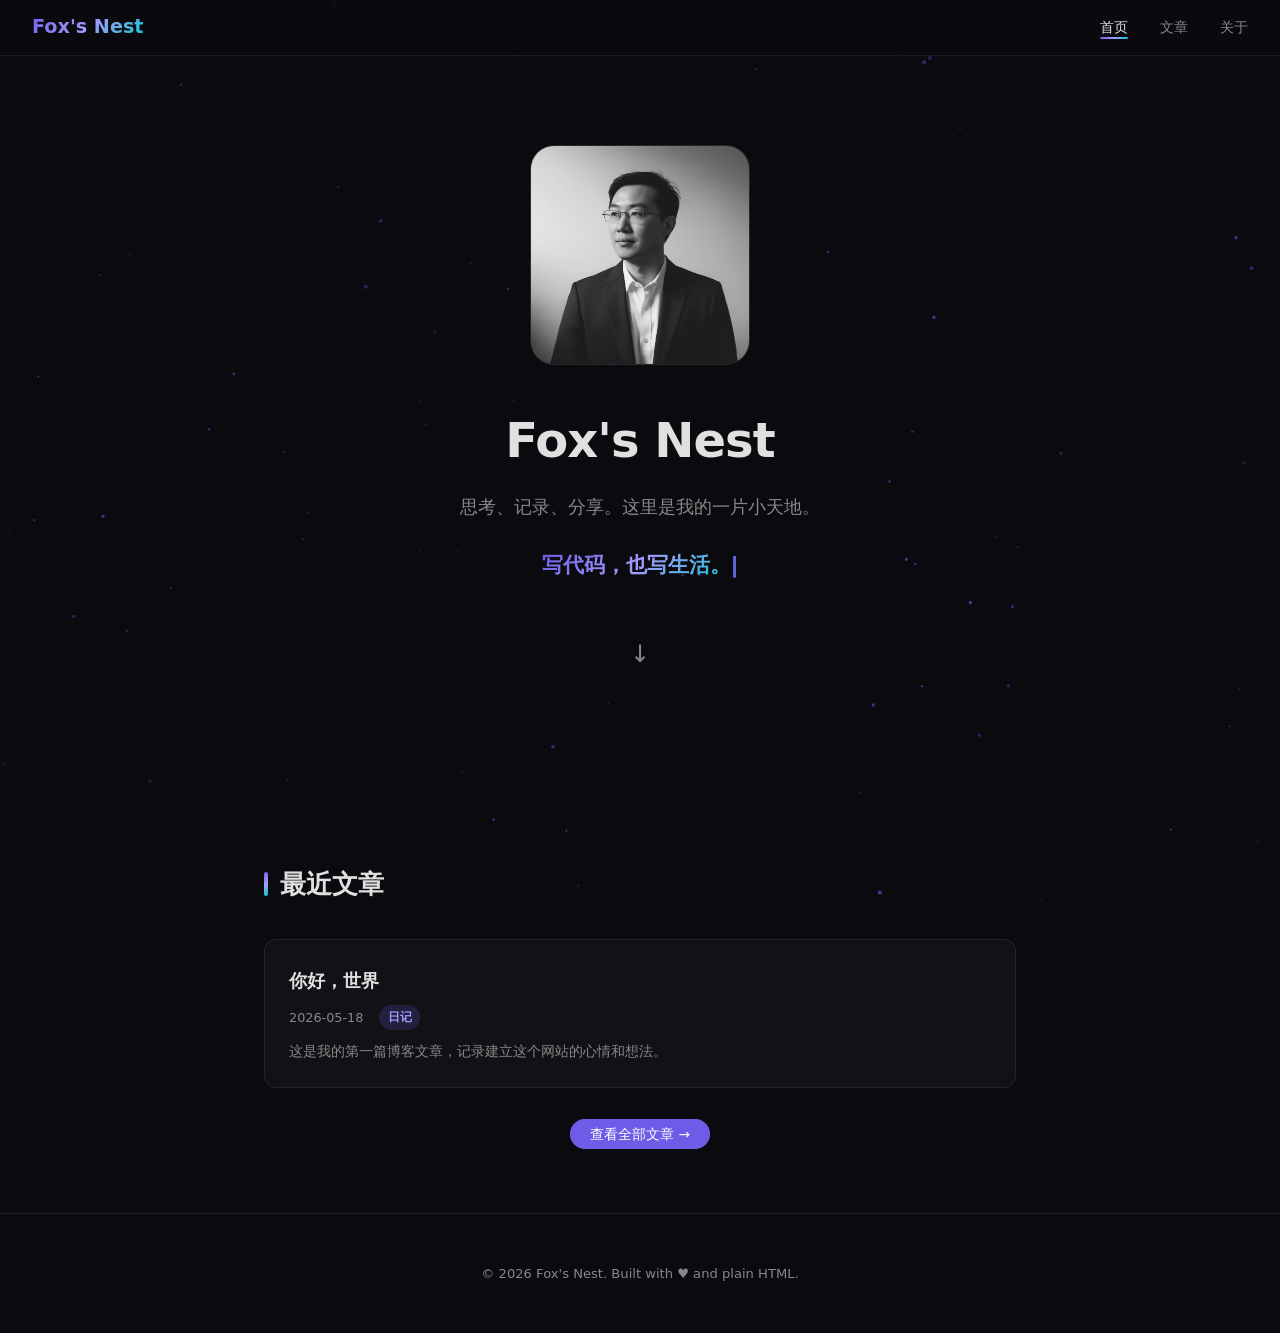
==== index.html @ 0d468aa5 "🎉 初始版本：Fox's Nest 个人网站" ====
<!DOCTYPE html>
<html lang="zh-CN">
<head>
  <meta charset="UTF-8">
  <meta name="viewport" content="width=device-width, initial-scale=1.0">
  <title>Fox's Nest — 思考、记录、分享</title>
  <meta name="description" content="个人网站，记录日常思考、日记与心得，分享好文章。">
  <link rel="stylesheet" href="css/style.css">
  <link rel="icon" href="data:image/svg+xml,<svg xmlns='http://www.w3.org/2000/svg' viewBox='0 0 32 32'><text y='28' font-size='28'>🦊</text></svg>">
</head>
<body>

<canvas id="particles"></canvas>

<nav class="nav">
  <a href="index.html" class="nav-brand">Fox's Nest</a>
  <button class="nav-toggle" aria-label="菜单">&#9776;</button>
  <ul class="nav-links">
    <li><a href="index.html" class="active">首页</a></li>
    <li><a href="posts.html">文章</a></li>
    <li><a href="about.html">关于</a></li>
  </ul>
</nav>

<section class="hero">
  <div class="hero-avatar">
    <img src="geren.png" alt="Fox's Nest" class="hero-img">
  </div>
  <h1>Fox's Nest</h1>
  <p class="tagline">思考、记录、分享。这里是我的一片小天地。</p>
  <div id="typewriter"></div>
  <div class="hero-scroll">&#8595;</div>
</section>

<section class="section">
  <div class="container">
    <h2 class="section-title fade-in">最近文章</h2>
    <div id="recent-posts" class="posts-grid"></div>
    <div style="text-align:center;margin-top:2rem;" class="fade-in">
      <a href="posts.html" class="filter-btn active" style="text-decoration:none;">查看全部文章 &rarr;</a>
    </div>
  </div>
</section>

<footer class="footer">
  <p>&copy; <span id="year"></span> Fox's Nest. Built with &#9829; and plain HTML.</p>
</footer>

<script src="js/main.js"></script>
</body>
</html>
---- css/style.css ----
/* ===== CSS Variables ===== */
:root {
  --bg: #0a0a0f;
  --bg-card: rgba(255, 255, 255, 0.03);
  --bg-card-hover: rgba(255, 255, 255, 0.06);
  --border: rgba(255, 255, 255, 0.08);
  --text: #e0e0e0;
  --text-muted: #888;
  --accent: #6c5ce7;
  --accent2: #00cec9;
  --gradient: linear-gradient(135deg, #6c5ce7, #a29bfe, #00cec9);
  --gradient-warm: linear-gradient(135deg, #e17055, #fdcb6e);
  --glass: rgba(255, 255, 255, 0.04);
  --glass-border: rgba(255, 255, 255, 0.08);
  --radius: 12px;
  --font: "PingFang SC", "Microsoft YaHei", "Noto Sans SC", system-ui, -apple-system, sans-serif;
  --font-mono: "JetBrains Mono", "Fira Code", "Cascadia Code", Consolas, monospace;
}

/* ===== Reset & Base ===== */
*, *::before, *::after { box-sizing: border-box; margin: 0; padding: 0; }

html { scroll-behavior: smooth; }

body {
  font-family: var(--font);
  background: var(--bg);
  color: var(--text);
  line-height: 1.8;
  min-height: 100vh;
  overflow-x: hidden;
}

a { color: var(--accent2); text-decoration: none; transition: color 0.2s; }
a:hover { color: var(--accent); }

/* ===== Particle Canvas ===== */
#particles {
  position: fixed;
  top: 0; left: 0;
  width: 100%; height: 100%;
  z-index: 0;
  pointer-events: none;
}

/* ===== Navigation ===== */
.nav {
  position: fixed;
  top: 0; left: 0; right: 0;
  z-index: 100;
  background: rgba(10, 10, 15, 0.7);
  backdrop-filter: blur(20px);
  -webkit-backdrop-filter: blur(20px);
  border-bottom: 1px solid var(--border);
  padding: 0 2rem;
  display: flex;
  align-items: center;
  justify-content: space-between;
  height: 56px;
}

.nav-brand {
  font-size: 1.2rem;
  font-weight: 700;
  background: var(--gradient);
  -webkit-background-clip: text;
  -webkit-text-fill-color: transparent;
  background-clip: text;
}

.nav-links { display: flex; gap: 2rem; list-style: none; }
.nav-links a {
  color: var(--text-muted);
  font-size: 0.9rem;
  font-weight: 500;
  transition: color 0.2s;
  position: relative;
}
.nav-links a:hover, .nav-links a.active { color: var(--text); }
.nav-links a.active::after {
  content: '';
  position: absolute;
  bottom: -4px; left: 0; right: 0;
  height: 2px;
  background: var(--gradient);
  border-radius: 1px;
}

.nav-toggle {
  display: none;
  background: none; border: none;
  color: var(--text); font-size: 1.5rem;
  cursor: pointer;
}

/* ===== Layout ===== */
.container {
  position: relative;
  z-index: 1;
  max-width: 800px;
  margin: 0 auto;
  padding: 0 1.5rem;
}

.section { padding: 6rem 0 4rem; }

/* ===== Hero ===== */
.hero {
  display: flex;
  flex-direction: column;
  align-items: center;
  justify-content: center;
  min-height: 85vh;
  text-align: center;
  padding-top: 56px;
}

.hero-avatar {
  width: 220px;
  height: 220px;
  border-radius: 24px;
  background: transparent;
  display: flex;
  align-items: center;
  justify-content: center;
  margin-bottom: 2rem;
  position: relative;
  animation: float 3s ease-in-out infinite;
  overflow: hidden;
  border: 1px solid rgba(255, 255, 255, 0.12);
}

.hero-img {
  width: 100%;
  height: 100%;
  object-fit: cover;
  display: block;
}

.hero-avatar::after {
  content: '';
  position: absolute;
  inset: -4px;
  border-radius: 28px;
  background: var(--gradient);
  opacity: 0.4;
  filter: blur(16px);
  z-index: -1;
}

@keyframes float {
  0%, 100% { transform: translateY(0); }
  50% { transform: translateY(-10px); }
}

.hero h1 {
  font-size: clamp(2rem, 5vw, 3rem);
  font-weight: 800;
  margin-bottom: 0.5rem;
  letter-spacing: -0.02em;
}

.hero .tagline {
  font-size: 1.1rem;
  color: var(--text-muted);
  margin-bottom: 1.5rem;
  max-width: 500px;
}

#typewriter {
  font-size: 1.3rem;
  font-weight: 600;
  background: var(--gradient);
  -webkit-background-clip: text;
  -webkit-text-fill-color: transparent;
  background-clip: text;
  min-height: 2rem;
}

#typewriter::after {
  content: '|';
  -webkit-text-fill-color: var(--accent);
  animation: blink 1s step-end infinite;
}

@keyframes blink {
  50% { opacity: 0; }
}

.hero-scroll {
  margin-top: 3rem;
  animation: bounce 2s infinite;
  color: var(--text-muted);
  font-size: 1.5rem;
}

@keyframes bounce {
  0%, 100% { transform: translateY(0); }
  50% { transform: translateY(8px); }
}

/* ===== Cards ===== */
.card {
  background: var(--bg-card);
  border: 1px solid var(--border);
  border-radius: var(--radius);
  padding: 1.5rem;
  transition: all 0.3s ease;
}

.card:hover {
  background: var(--bg-card-hover);
  border-color: rgba(255, 255, 255, 0.15);
  transform: translateY(-2px);
  box-shadow: 0 8px 32px rgba(108, 92, 231, 0.1);
}

.card-title {
  font-size: 1.15rem;
  font-weight: 700;
  margin-bottom: 0.5rem;
  color: var(--text);
}

.card-meta {
  font-size: 0.8rem;
  color: var(--text-muted);
  display: flex;
  gap: 1rem;
  align-items: center;
  flex-wrap: wrap;
}

.card-tag {
  display: inline-block;
  padding: 0.15em 0.7em;
  border-radius: 20px;
  font-size: 0.75rem;
  font-weight: 600;
}

.tag-diary { background: rgba(108, 92, 231, 0.2); color: #a29bfe; }
.tag-thought { background: rgba(0, 206, 201, 0.2); color: #00cec9; }
.tag-share { background: rgba(253, 203, 110, 0.2); color: #fdcb6e; }

.card-summary {
  margin-top: 0.6rem;
  color: var(--text-muted);
  font-size: 0.9rem;
  line-height: 1.6;
}

/* ===== Section Headers ===== */
.section-title {
  font-size: 1.6rem;
  font-weight: 800;
  margin-bottom: 2rem;
  display: flex;
  align-items: center;
  gap: 0.75rem;
}

.section-title::before {
  content: '';
  width: 4px;
  height: 24px;
  background: var(--gradient);
  border-radius: 2px;
}

/* ===== Posts List ===== */
.posts-grid {
  display: grid;
  gap: 1rem;
}

/* ===== Category Filter ===== */
.filter-bar {
  display: flex;
  gap: 0.5rem;
  margin-bottom: 2rem;
  flex-wrap: wrap;
}

.filter-btn {
  padding: 0.4rem 1.2rem;
  border: 1px solid var(--border);
  border-radius: 20px;
  background: transparent;
  color: var(--text-muted);
  cursor: pointer;
  font-size: 0.85rem;
  transition: all 0.2s;
  font-family: var(--font);
}

.filter-btn:hover { border-color: var(--accent); color: var(--text); }
.filter-btn.active {
  background: var(--accent);
  border-color: var(--accent);
  color: #fff;
}

/* ===== Article Content ===== */
.article {
  max-width: 720px;
  margin: 0 auto;
  padding: 7rem 1.5rem 4rem;
}

.article-header {
  text-align: center;
  margin-bottom: 3rem;
}

.article-header h1 {
  font-size: clamp(1.5rem, 4vw, 2.2rem);
  font-weight: 800;
  margin-bottom: 1rem;
  line-height: 1.3;
}

.article-header .card-meta { justify-content: center; }

.article-body {
  font-size: 1.05rem;
  line-height: 1.9;
}

.article-body h2 {
  font-size: 1.4rem;
  font-weight: 700;
  margin: 2.5rem 0 1rem;
  color: var(--text);
}

.article-body h3 {
  font-size: 1.15rem;
  font-weight: 700;
  margin: 2rem 0 0.8rem;
}

.article-body p {
  margin-bottom: 1.2rem;
}

.article-body blockquote {
  border-left: 3px solid var(--accent);
  padding: 0.5rem 1.2rem;
  margin: 1.5rem 0;
  background: var(--glass);
  border-radius: 0 var(--radius) var(--radius) 0;
  color: var(--text-muted);
  font-style: italic;
}

.article-body ul, .article-body ol {
  margin: 1rem 0;
  padding-left: 1.5rem;
}

.article-body li { margin-bottom: 0.4rem; }

.article-body code {
  font-family: var(--font-mono);
  font-size: 0.88em;
  background: rgba(255, 255, 255, 0.06);
  padding: 0.15em 0.4em;
  border-radius: 4px;
}

.article-body pre {
  background: rgba(0, 0, 0, 0.4);
  border: 1px solid var(--border);
  border-radius: var(--radius);
  padding: 1.2rem;
  overflow-x: auto;
  margin: 1.5rem 0;
}

.article-body pre code {
  background: none;
  padding: 0;
}

.article-body img {
  max-width: 100%;
  border-radius: var(--radius);
  margin: 1.5rem 0;
}

.article-body hr {
  border: none;
  border-top: 1px solid var(--border);
  margin: 2.5rem 0;
}

.article-body a {
  color: var(--accent2);
  border-bottom: 1px solid transparent;
}
.article-body a:hover {
  border-bottom-color: var(--accent2);
}

/* ===== About Page ===== */
.about-hero {
  text-align: center;
  padding: 7rem 1.5rem 3rem;
}

.about-hero .hero-avatar { margin: 0 auto 2rem; }

.about-content {
  max-width: 600px;
  margin: 0 auto 4rem;
  padding: 0 1.5rem;
}

.about-content p {
  margin-bottom: 1.2rem;
  color: var(--text-muted);
  font-size: 1.05rem;
}

/* ===== Back link ===== */
.back-link {
  display: inline-flex;
  align-items: center;
  gap: 0.4rem;
  color: var(--text-muted);
  font-size: 0.9rem;
  margin-bottom: 2rem;
  transition: color 0.2s;
}

.back-link:hover { color: var(--text); }

/* ===== Footer ===== */
.footer {
  text-align: center;
  padding: 3rem 1.5rem;
  color: var(--text-muted);
  font-size: 0.82rem;
  border-top: 1px solid var(--border);
}

/* ===== Fade-in Animation ===== */
.fade-in {
  opacity: 0;
  transform: translateY(24px);
  transition: opacity 0.7s ease, transform 0.7s ease;
}

.fade-in.visible {
  opacity: 1;
  transform: translateY(0);
}

/* ===== Empty State ===== */
.empty-state {
  text-align: center;
  padding: 4rem 2rem;
  color: var(--text-muted);
}

.empty-state .icon { font-size: 3rem; margin-bottom: 1rem; }

/* ===== Responsive ===== */
@media (max-width: 640px) {
  .nav { padding: 0 1rem; }
  .nav-links {
    position: fixed;
    top: 56px; left: 0; right: 0;
    background: rgba(10, 10, 15, 0.95);
    backdrop-filter: blur(20px);
    flex-direction: column;
    padding: 1rem;
    gap: 0.75rem;
    border-bottom: 1px solid var(--border);
    display: none;
  }
  .nav-links.open { display: flex; }
  .nav-toggle { display: block; }
  .section { padding: 4rem 0 2rem; }
  .hero { min-height: 75vh; }
  .hero-avatar {
    width: 160px;
    height: 160px;
    border-radius: 18px;
  }
  .hero-avatar::after { border-radius: 22px; }
  .article { padding: 6rem 1rem 3rem; }
}
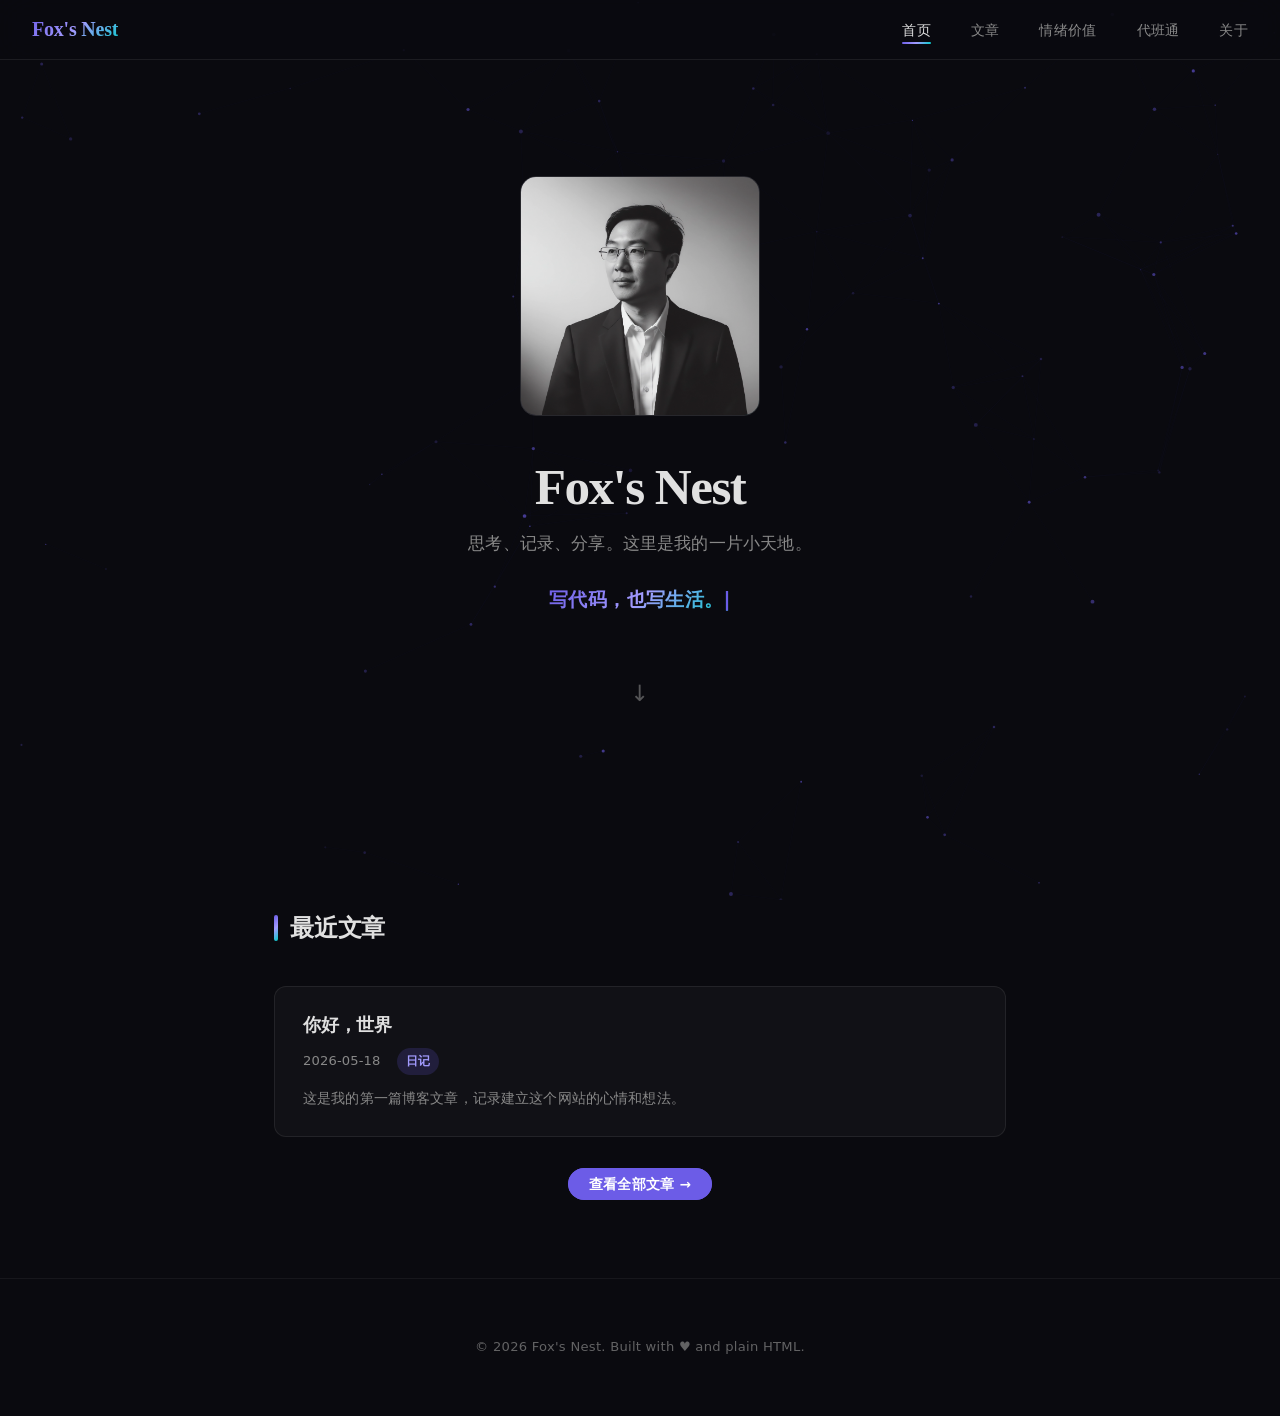
==== commit 6976a4a2: "新增代班通项目页面" ====
--- a/index.html
+++ b/index.html
@@ -18,6 +18,8 @@
   <ul class="nav-links">
     <li><a href="index.html" class="active">首页</a></li>
     <li><a href="posts.html">文章</a></li>
+    <li><a href="projects/qingxu-jiazhi.html">情绪价值</a></li>
+    <li><a href="projects/daiban.html">代班通</a></li>
     <li><a href="about.html">关于</a></li>
   </ul>
 </nav>
--- a/css/style.css
+++ b/css/style.css
@@ -13,7 +13,9 @@
   --glass: rgba(255, 255, 255, 0.04);
   --glass-border: rgba(255, 255, 255, 0.08);
   --radius: 12px;
+  --radius-lg: 16px;
   --font: "PingFang SC", "Microsoft YaHei", "Noto Sans SC", system-ui, -apple-system, sans-serif;
+  --font-heading: "PingFang SC", "Microsoft YaHei", "Noto Serif SC", "Source Han Serif SC", Georgia, serif;
   --font-mono: "JetBrains Mono", "Fira Code", "Cascadia Code", Consolas, monospace;
 }
 
@@ -26,9 +28,12 @@
   font-family: var(--font);
   background: var(--bg);
   color: var(--text);
-  line-height: 1.8;
+  line-height: 1.85;
   min-height: 100vh;
   overflow-x: hidden;
+  text-rendering: optimizeLegibility;
+  -webkit-font-smoothing: antialiased;
+  -moz-osx-font-smoothing: grayscale;
 }
 
 a { color: var(--accent2); text-decoration: none; transition: color 0.2s; }
@@ -48,39 +53,43 @@
   position: fixed;
   top: 0; left: 0; right: 0;
   z-index: 100;
-  background: rgba(10, 10, 15, 0.7);
-  backdrop-filter: blur(20px);
-  -webkit-backdrop-filter: blur(20px);
+  background: rgba(10, 10, 15, 0.75);
+  backdrop-filter: blur(24px) saturate(180%);
+  -webkit-backdrop-filter: blur(24px) saturate(180%);
   border-bottom: 1px solid var(--border);
   padding: 0 2rem;
   display: flex;
   align-items: center;
   justify-content: space-between;
-  height: 56px;
+  height: 60px;
 }
 
 .nav-brand {
-  font-size: 1.2rem;
+  font-family: var(--font-heading);
+  font-size: 1.25rem;
   font-weight: 700;
+  letter-spacing: -0.01em;
   background: var(--gradient);
   -webkit-background-clip: text;
   -webkit-text-fill-color: transparent;
   background-clip: text;
 }
 
-.nav-links { display: flex; gap: 2rem; list-style: none; }
+.nav-links { display: flex; gap: 2.5rem; list-style: none; }
 .nav-links a {
   color: var(--text-muted);
-  font-size: 0.9rem;
+  font-size: 0.88rem;
   font-weight: 500;
-  transition: color 0.2s;
+  letter-spacing: 0.02em;
+  transition: color 0.25s;
   position: relative;
+  padding: 0.25rem 0;
 }
 .nav-links a:hover, .nav-links a.active { color: var(--text); }
 .nav-links a.active::after {
   content: '';
   position: absolute;
-  bottom: -4px; left: 0; right: 0;
+  bottom: -2px; left: 0; right: 0;
   height: 2px;
   background: var(--gradient);
   border-radius: 1px;
@@ -97,12 +106,12 @@
 .container {
   position: relative;
   z-index: 1;
-  max-width: 800px;
+  max-width: 780px;
   margin: 0 auto;
   padding: 0 1.5rem;
 }
 
-.section { padding: 6rem 0 4rem; }
+.section { padding: 6rem 0 5rem; }
 
 /* ===== Hero ===== */
 .hero {
@@ -110,22 +119,23 @@
   flex-direction: column;
   align-items: center;
   justify-content: center;
-  min-height: 85vh;
+  min-height: 90vh;
   text-align: center;
-  padding-top: 56px;
+  padding: 80px 1.5rem 0;
+  position: relative;
 }
 
 .hero-avatar {
-  width: 220px;
-  height: 220px;
-  border-radius: 24px;
+  width: 240px;
+  height: 240px;
+  border-radius: var(--radius-lg);
   background: transparent;
   display: flex;
   align-items: center;
   justify-content: center;
-  margin-bottom: 2rem;
+  margin-bottom: 2.5rem;
   position: relative;
-  animation: float 3s ease-in-out infinite;
+  animation: float 4s ease-in-out infinite;
   overflow: hidden;
   border: 1px solid rgba(255, 255, 255, 0.12);
 }
@@ -140,41 +150,46 @@
 .hero-avatar::after {
   content: '';
   position: absolute;
-  inset: -4px;
-  border-radius: 28px;
+  inset: -5px;
+  border-radius: 21px;
   background: var(--gradient);
-  opacity: 0.4;
-  filter: blur(16px);
+  opacity: 0.35;
+  filter: blur(20px);
   z-index: -1;
 }
 
 @keyframes float {
   0%, 100% { transform: translateY(0); }
-  50% { transform: translateY(-10px); }
+  50% { transform: translateY(-12px); }
 }
 
 .hero h1 {
-  font-size: clamp(2rem, 5vw, 3rem);
+  font-family: var(--font-heading);
+  font-size: clamp(2.2rem, 5.5vw, 3.2rem);
   font-weight: 800;
-  margin-bottom: 0.5rem;
-  letter-spacing: -0.02em;
+  margin-bottom: 0.75rem;
+  letter-spacing: -0.03em;
+  line-height: 1.2;
 }
 
 .hero .tagline {
-  font-size: 1.1rem;
+  font-size: 1.05rem;
   color: var(--text-muted);
   margin-bottom: 1.5rem;
-  max-width: 500px;
+  max-width: 480px;
+  line-height: 1.7;
+  letter-spacing: 0.01em;
 }
 
 #typewriter {
-  font-size: 1.3rem;
+  font-size: 1.2rem;
   font-weight: 600;
   background: var(--gradient);
   -webkit-background-clip: text;
   -webkit-text-fill-color: transparent;
   background-clip: text;
   min-height: 2rem;
+  letter-spacing: 0.02em;
 }
 
 #typewriter::after {
@@ -188,15 +203,16 @@
 }
 
 .hero-scroll {
-  margin-top: 3rem;
+  margin-top: 3.5rem;
   animation: bounce 2s infinite;
   color: var(--text-muted);
-  font-size: 1.5rem;
+  font-size: 1.4rem;
+  opacity: 0.6;
 }
 
 @keyframes bounce {
   0%, 100% { transform: translateY(0); }
-  50% { transform: translateY(8px); }
+  50% { transform: translateY(10px); }
 }
 
 /* ===== Cards ===== */
@@ -204,66 +220,90 @@
   background: var(--bg-card);
   border: 1px solid var(--border);
   border-radius: var(--radius);
-  padding: 1.5rem;
-  transition: all 0.3s ease;
+  padding: 1.6rem 1.75rem;
+  transition: all 0.35s cubic-bezier(0.25, 0.46, 0.45, 0.94);
+  position: relative;
+  overflow: hidden;
+}
+
+.card::before {
+  content: '';
+  position: absolute;
+  left: 0; top: 50%; transform: translateY(-50%);
+  width: 3px; height: 0;
+  background: var(--gradient);
+  border-radius: 0 2px 2px 0;
+  transition: height 0.35s cubic-bezier(0.25, 0.46, 0.45, 0.94);
 }
 
 .card:hover {
   background: var(--bg-card-hover);
-  border-color: rgba(255, 255, 255, 0.15);
+  border-color: rgba(255, 255, 255, 0.14);
   transform: translateY(-2px);
-  box-shadow: 0 8px 32px rgba(108, 92, 231, 0.1);
+  box-shadow: 0 12px 40px rgba(108, 92, 231, 0.08);
+}
+
+.card:hover::before {
+  height: 60%;
 }
 
 .card-title {
+  font-family: var(--font-heading);
   font-size: 1.15rem;
   font-weight: 700;
-  margin-bottom: 0.5rem;
+  margin-bottom: 0.55rem;
   color: var(--text);
+  line-height: 1.4;
+  letter-spacing: -0.01em;
 }
 
 .card-meta {
-  font-size: 0.8rem;
+  font-size: 0.82rem;
   color: var(--text-muted);
   display: flex;
   gap: 1rem;
   align-items: center;
   flex-wrap: wrap;
+  letter-spacing: 0.01em;
 }
 
 .card-tag {
   display: inline-block;
-  padding: 0.15em 0.7em;
+  padding: 0.2em 0.75em;
   border-radius: 20px;
   font-size: 0.75rem;
   font-weight: 600;
-}
-
-.tag-diary { background: rgba(108, 92, 231, 0.2); color: #a29bfe; }
-.tag-thought { background: rgba(0, 206, 201, 0.2); color: #00cec9; }
-.tag-share { background: rgba(253, 203, 110, 0.2); color: #fdcb6e; }
+  letter-spacing: 0.02em;
+}
+
+.tag-diary { background: rgba(108, 92, 231, 0.18); color: #a29bfe; }
+.tag-thought { background: rgba(0, 206, 201, 0.18); color: #00cec9; }
+.tag-share { background: rgba(253, 203, 110, 0.18); color: #fdcb6e; }
 
 .card-summary {
-  margin-top: 0.6rem;
+  margin-top: 0.7rem;
   color: var(--text-muted);
   font-size: 0.9rem;
-  line-height: 1.6;
+  line-height: 1.7;
+  letter-spacing: 0.01em;
 }
 
 /* ===== Section Headers ===== */
 .section-title {
-  font-size: 1.6rem;
+  font-family: var(--font-heading);
+  font-size: 1.5rem;
   font-weight: 800;
-  margin-bottom: 2rem;
+  margin-bottom: 2.25rem;
   display: flex;
   align-items: center;
   gap: 0.75rem;
+  letter-spacing: -0.01em;
 }
 
 .section-title::before {
   content: '';
   width: 4px;
-  height: 24px;
+  height: 26px;
   background: var(--gradient);
   border-radius: 2px;
 }
@@ -271,26 +311,28 @@
 /* ===== Posts List ===== */
 .posts-grid {
   display: grid;
-  gap: 1rem;
+  gap: 1.1rem;
 }
 
 /* ===== Category Filter ===== */
 .filter-bar {
   display: flex;
-  gap: 0.5rem;
-  margin-bottom: 2rem;
+  gap: 0.6rem;
+  margin-bottom: 2.25rem;
   flex-wrap: wrap;
 }
 
 .filter-btn {
-  padding: 0.4rem 1.2rem;
+  padding: 0.45rem 1.25rem;
   border: 1px solid var(--border);
   border-radius: 20px;
   background: transparent;
   color: var(--text-muted);
   cursor: pointer;
   font-size: 0.85rem;
-  transition: all 0.2s;
+  font-weight: 500;
+  letter-spacing: 0.02em;
+  transition: all 0.25s;
   font-family: var(--font);
 }
 
@@ -299,45 +341,54 @@
   background: var(--accent);
   border-color: var(--accent);
   color: #fff;
+  font-weight: 600;
 }
 
 /* ===== Article Content ===== */
 .article {
   max-width: 720px;
   margin: 0 auto;
-  padding: 7rem 1.5rem 4rem;
+  padding: 7rem 1.5rem 5rem;
 }
 
 .article-header {
   text-align: center;
-  margin-bottom: 3rem;
+  margin-bottom: 3.5rem;
 }
 
 .article-header h1 {
-  font-size: clamp(1.5rem, 4vw, 2.2rem);
+  font-family: var(--font-heading);
+  font-size: clamp(1.6rem, 4vw, 2.3rem);
   font-weight: 800;
   margin-bottom: 1rem;
-  line-height: 1.3;
+  line-height: 1.35;
+  letter-spacing: -0.02em;
 }
 
 .article-header .card-meta { justify-content: center; }
 
 .article-body {
   font-size: 1.05rem;
-  line-height: 1.9;
+  line-height: 1.95;
+  letter-spacing: 0.01em;
 }
 
 .article-body h2 {
+  font-family: var(--font-heading);
   font-size: 1.4rem;
   font-weight: 700;
-  margin: 2.5rem 0 1rem;
+  margin: 2.75rem 0 1.1rem;
   color: var(--text);
+  letter-spacing: -0.01em;
+  line-height: 1.35;
 }
 
 .article-body h3 {
+  font-family: var(--font-heading);
   font-size: 1.15rem;
   font-weight: 700;
   margin: 2rem 0 0.8rem;
+  letter-spacing: -0.01em;
 }
 
 .article-body p {
@@ -406,21 +457,30 @@
 /* ===== About Page ===== */
 .about-hero {
   text-align: center;
-  padding: 7rem 1.5rem 3rem;
-}
-
-.about-hero .hero-avatar { margin: 0 auto 2rem; }
+  padding: 8rem 1.5rem 3rem;
+}
+
+.about-hero .hero-avatar { margin: 0 auto 2.5rem; }
+
+.about-hero h1 {
+  font-family: var(--font-heading);
+  font-weight: 800;
+  font-size: 1.8rem;
+  letter-spacing: -0.02em;
+}
 
 .about-content {
-  max-width: 600px;
-  margin: 0 auto 4rem;
+  max-width: 620px;
+  margin: 0 auto 5rem;
   padding: 0 1.5rem;
 }
 
 .about-content p {
-  margin-bottom: 1.2rem;
+  margin-bottom: 1.3rem;
   color: var(--text-muted);
   font-size: 1.05rem;
+  line-height: 1.9;
+  letter-spacing: 0.01em;
 }
 
 /* ===== Back link ===== */
@@ -439,10 +499,12 @@
 /* ===== Footer ===== */
 .footer {
   text-align: center;
-  padding: 3rem 1.5rem;
+  padding: 3.5rem 1.5rem;
   color: var(--text-muted);
   font-size: 0.82rem;
+  letter-spacing: 0.02em;
   border-top: 1px solid var(--border);
+  opacity: 0.7;
 }
 
 /* ===== Fade-in Animation ===== */
@@ -466,29 +528,68 @@
 
 .empty-state .icon { font-size: 3rem; margin-bottom: 1rem; }
 
+/* ===== Project Page ===== */
+.project-icon {
+  width: 120px;
+  height: 120px;
+  border-radius: 50%;
+  background: var(--gradient-warm);
+  display: flex;
+  align-items: center;
+  justify-content: center;
+  font-size: 3rem;
+  margin-bottom: 2rem;
+  position: relative;
+  animation: float 3s ease-in-out infinite;
+}
+
+.project-icon::after {
+  content: '';
+  position: absolute;
+  inset: -4px;
+  border-radius: 50%;
+  background: var(--gradient-warm);
+  opacity: 0.35;
+  filter: blur(18px);
+  z-index: -1;
+}
+
+.feature-grid {
+  display: grid;
+  grid-template-columns: repeat(auto-fill, minmax(280px, 1fr));
+  gap: 1.1rem;
+}
+
 /* ===== Responsive ===== */
 @media (max-width: 640px) {
   .nav { padding: 0 1rem; }
   .nav-links {
     position: fixed;
-    top: 56px; left: 0; right: 0;
+    top: 60px; left: 0; right: 0;
     background: rgba(10, 10, 15, 0.95);
-    backdrop-filter: blur(20px);
+    backdrop-filter: blur(24px);
     flex-direction: column;
-    padding: 1rem;
-    gap: 0.75rem;
+    padding: 1.25rem;
+    gap: 0.85rem;
     border-bottom: 1px solid var(--border);
     display: none;
   }
   .nav-links.open { display: flex; }
   .nav-toggle { display: block; }
-  .section { padding: 4rem 0 2rem; }
-  .hero { min-height: 75vh; }
+  .section { padding: 4rem 0 3rem; }
+  .hero { min-height: 80vh; padding-top: 70px; }
   .hero-avatar {
-    width: 160px;
-    height: 160px;
-    border-radius: 18px;
+    width: 170px;
+    height: 170px;
+    border-radius: 14px;
   }
-  .hero-avatar::after { border-radius: 22px; }
+  .hero-avatar::after { border-radius: 18px; }
+  .hero h1 { font-size: 1.8rem; }
+  .hero .tagline { font-size: 0.95rem; }
+  #typewriter { font-size: 1.05rem; }
+  .card { padding: 1.3rem 1.4rem; }
+  .card-title { font-size: 1.05rem; }
   .article { padding: 6rem 1rem 3rem; }
-}
+  .article-body { font-size: 1rem; }
+  .about-hero { padding: 7rem 1rem 2.5rem; }
+}
